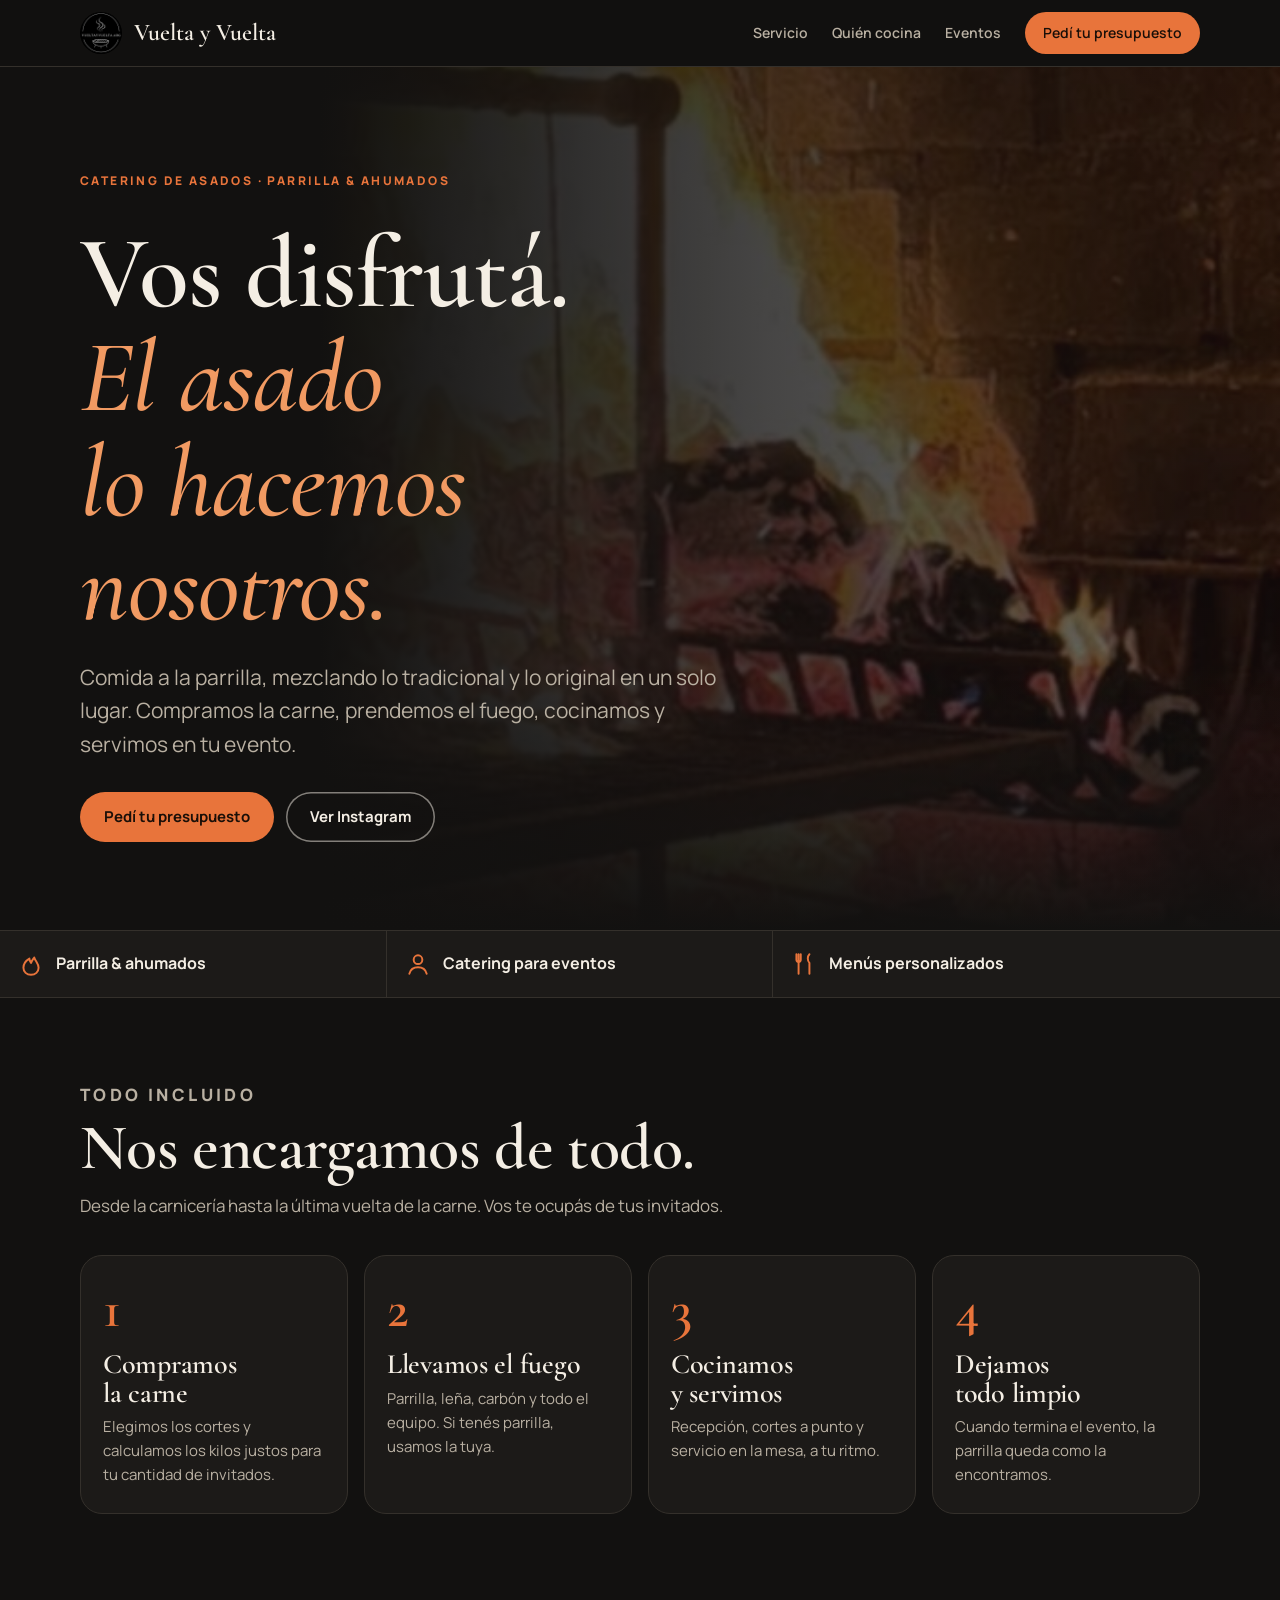
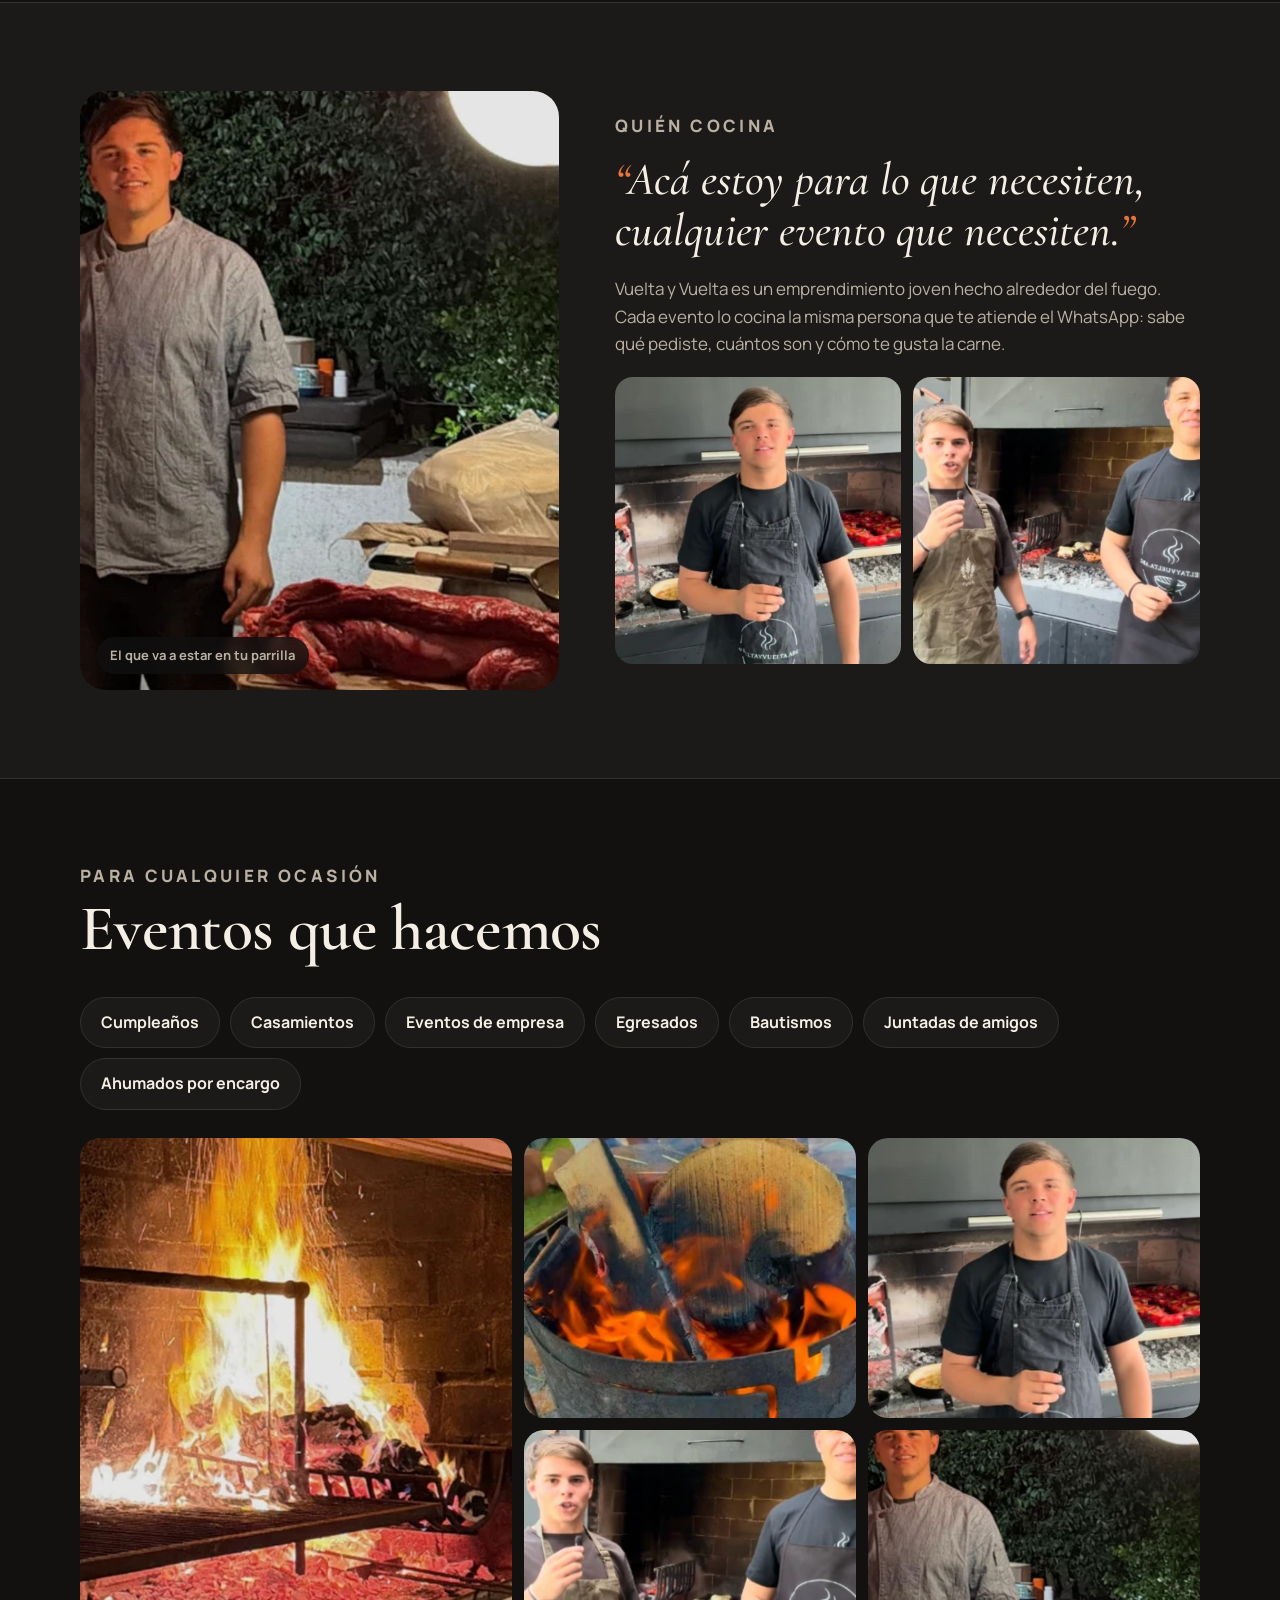
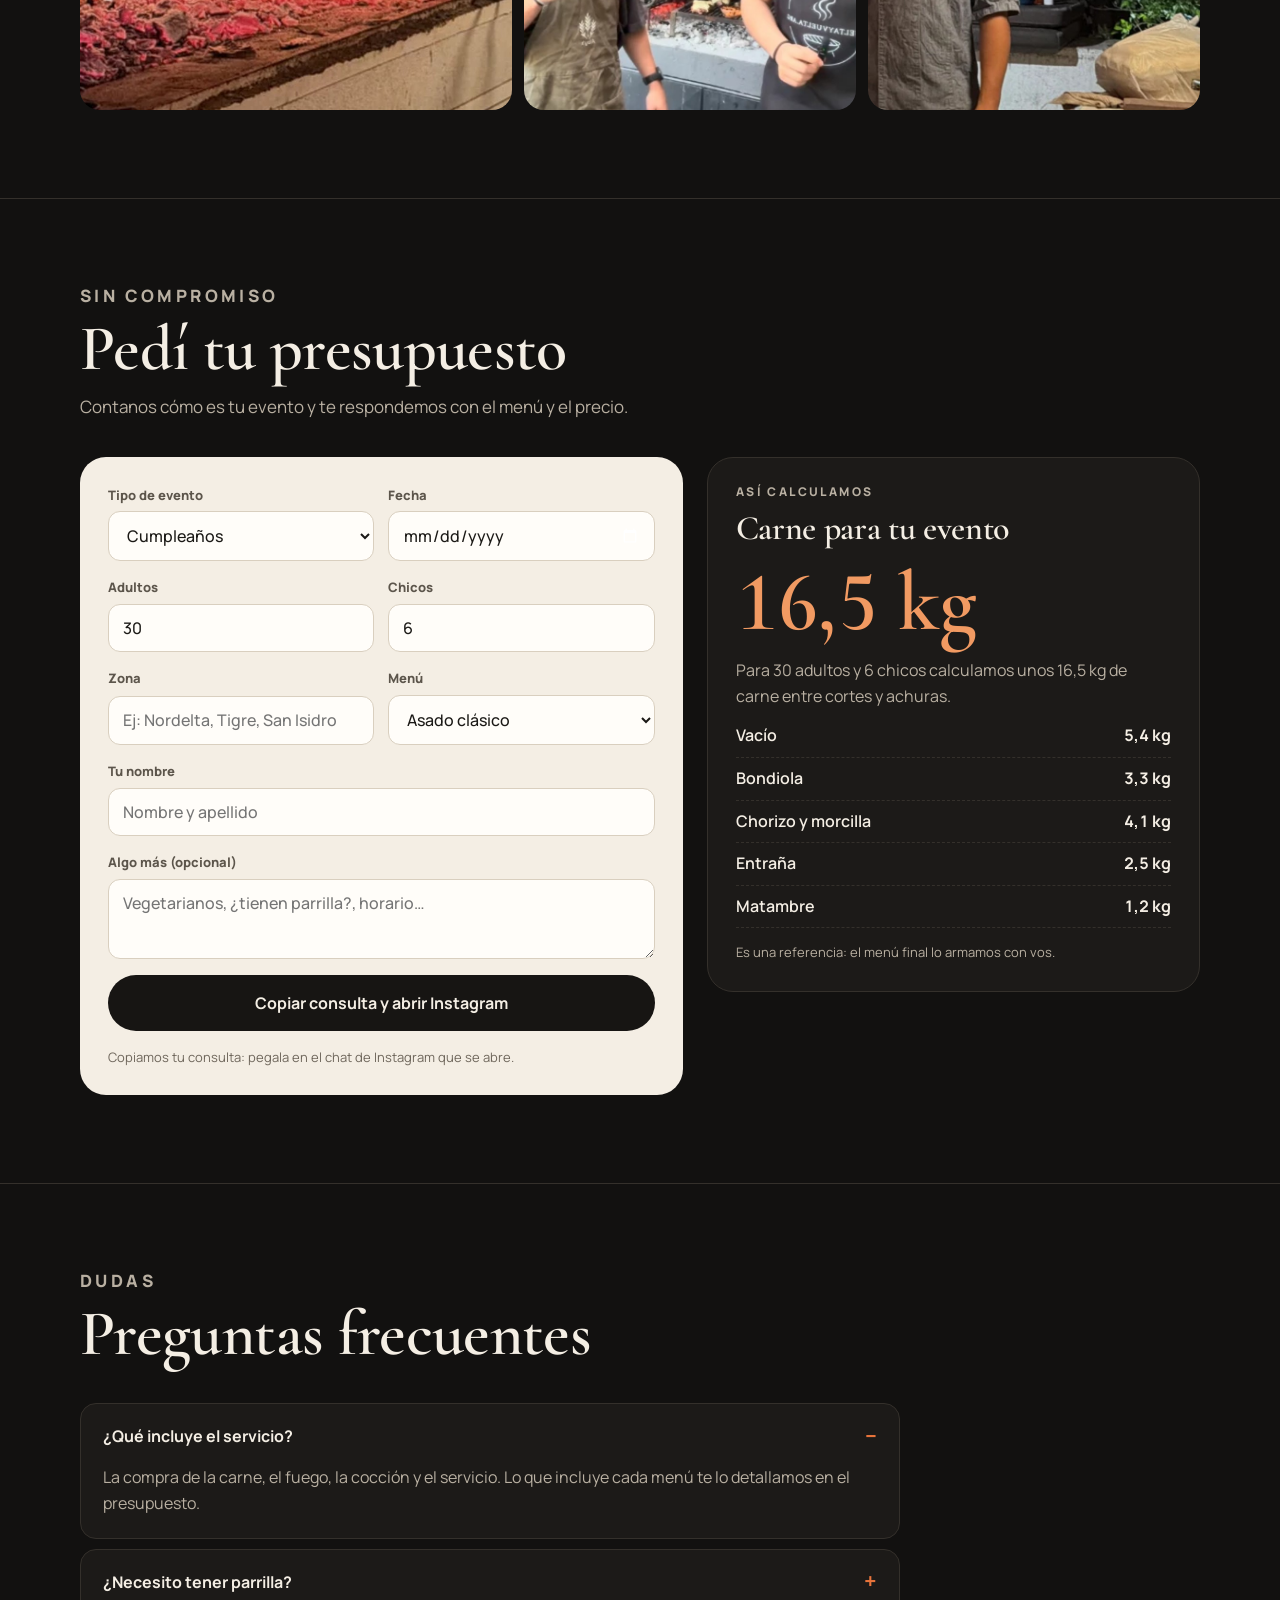
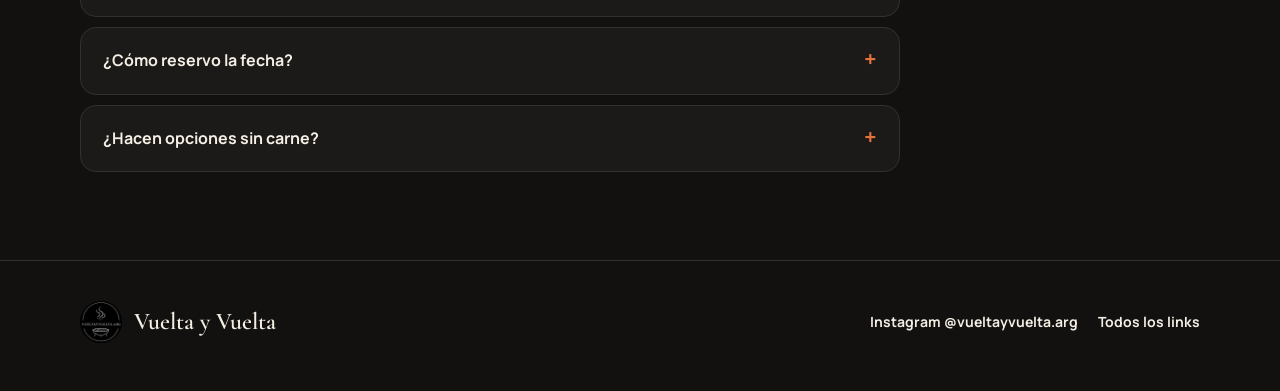
==== vueltayvuelta/landing/index.html @ 3cdac7d9 "Agregar propuestas de Vuelta y Vuelta y Cheese Brothers, y landing de Vuelta y Vuelta Co-Authored-By" ====
<!doctype html>
<html lang="es-AR">
<head>
<meta charset="utf-8">
<meta name="viewport" content="width=device-width, initial-scale=1, viewport-fit=cover">
<title>Vuelta y Vuelta · Asados para eventos</title>
<meta name="description" content="Catering de asados para eventos. Compramos la carne, prendemos el fuego, cocinamos y servimos. Vos solo disfrutás.">
<link rel="icon" href="img/logo-180.png">
<link rel="preconnect" href="https://fonts.googleapis.com">
<link rel="preconnect" href="https://fonts.gstatic.com" crossorigin>
<link rel="stylesheet" href="https://fonts.googleapis.com/css2?family=Cormorant+Garamond:ital,wght@0,500;0,600;0,700;1,500;1,600&family=Manrope:wght@400;500;600;700;800&display=swap">
<style>
/* Layout: una noche de asado — negro carbón, luz de brasa y la persona que cocina en el centro de la página. */
:root {
  --coal: #121110; --coal-2: #1C1A18; --coal-3: #262320;
  --bone: #F4EEE4; --ash: #B9B0A2; --smoke: #8C8477; --line: #34302B;
  --ember: #E8743B; --ember-2: #F19A62; --ember-ink: #1A0F08;
  --wa: #25A55F;
  --f-d: "Cormorant Garamond", Georgia, "Times New Roman", serif;
  --f-b: "Manrope", system-ui, -apple-system, "Segoe UI", sans-serif;
  color-scheme: dark;
}
* { box-sizing: border-box; }
html { scroll-behavior: smooth; }
@media (prefers-reduced-motion: reduce) { html { scroll-behavior: auto; } * { transition: none !important; } }
body { margin: 0; background: var(--coal); color: var(--bone); font: 400 16px/1.6 var(--f-b); -webkit-font-smoothing: antialiased; }
img { max-width: 100%; display: block; }
a { color: inherit; }
:focus-visible { outline: 3px solid var(--ember); outline-offset: 3px; border-radius: 6px; }
.wrap { width: 100%; max-width: 1160px; margin-inline: auto; padding-inline: 20px; }
h1, h2, h3 { font-family: var(--f-d); font-weight: 600; line-height: 1.02; margin: 0; letter-spacing: -0.01em; text-wrap: balance; }
.eyebrow { font: 800 12px/1 var(--f-b); letter-spacing: .2em; text-transform: uppercase; color: var(--ember); }
.btn { display: inline-flex; align-items: center; justify-content: center; gap: 10px; min-height: 50px; padding: 0 24px; border-radius: 999px; border: 0; font: 700 15px/1 var(--f-b); text-decoration: none; cursor: pointer; transition: transform .15s ease, background .15s ease; }
.btn:hover { transform: translateY(-1px); }
.btn-fire { background: var(--ember); color: var(--ember-ink); }
.btn-fire:hover { background: var(--ember-2); }
.btn-line { background: transparent; color: var(--bone); box-shadow: inset 0 0 0 1.5px rgba(244,238,228,.5); }
.btn svg { width: 20px; height: 20px; }

/* Header */
.top { position: sticky; top: env(safe-area-inset-top, 0px); z-index: 20; background: rgba(18,17,16,.85); backdrop-filter: blur(10px); border-bottom: 1px solid var(--line); }
.top .wrap { display: flex; align-items: center; justify-content: space-between; gap: 16px; min-height: 66px; }
.brand { display: flex; align-items: center; gap: 12px; text-decoration: none; }
.brand img { width: 42px; height: 42px; border-radius: 50%; }
.brand b { font-family: var(--f-d); font-size: 24px; font-weight: 600; }
.nav { display: flex; gap: 24px; align-items: center; }
.nav a { text-decoration: none; color: var(--ash); font-weight: 600; font-size: 14px; }
.nav a:hover { color: var(--bone); }
.nav .btn { min-height: 42px; padding: 0 18px; font-size: 14px; color: var(--ember-ink); }
@media (max-width: 760px) { .nav a:not(.btn) { display: none; } }

/* Hero */
.hero { position: relative; overflow: hidden; }
.hero::before { content: ""; position: absolute; inset: 0; background: url(img/fuego.jpg) left center / cover no-repeat; opacity: .55; }
.hero::after { content: ""; position: absolute; inset: 0; background: linear-gradient(90deg, var(--coal) 25%, rgba(18,17,16,.55) 60%, rgba(18,17,16,.2)), linear-gradient(0deg, var(--coal), transparent 30%); }
.hero .wrap { position: relative; z-index: 1; padding-block: 96px 88px; display: grid; gap: 22px; max-width: 1160px; }
.hero h1 { font-size: clamp(50px, 8vw, 104px); max-width: 11ch; }
.hero h1 em { font-style: italic; color: var(--ember-2); font-weight: 500; }
.hero p.lead { font-size: clamp(18px, 2.2vw, 21px); color: var(--ash); max-width: 32em; margin: 0; }
.hero .ctas { display: flex; flex-wrap: wrap; gap: 12px; margin-top: 8px; }

.tags { border-block: 1px solid var(--line); background: var(--coal-2); }
.tags ul { list-style: none; margin: 0; padding: 0; display: grid; grid-template-columns: repeat(3, 1fr); }
.tags li { padding: 20px 18px; display: flex; align-items: center; gap: 12px; font-weight: 700; border-right: 1px solid var(--line); min-width: 0; }
.tags li:last-child { border-right: 0; }
.tags svg { width: 26px; height: 26px; color: var(--ember); flex: none; }
@media (max-width: 760px) { .tags ul { grid-template-columns: 1fr; } .tags li { border-right: 0; border-bottom: 1px solid var(--line); } .tags li:last-child { border-bottom: 0; } }

section.block { padding-block: 88px; }
.head { display: grid; gap: 12px; margin-bottom: 36px; max-width: 760px; }
.head h2 { font-size: clamp(38px, 5.4vw, 64px); }
.head p { color: var(--ash); margin: 0; font-size: 17px; }

/* Todo incluido */
.steps { list-style: none; margin: 0; padding: 0; display: grid; grid-template-columns: repeat(4, 1fr); gap: 16px; counter-reset: s; }
.steps li { counter-increment: s; background: var(--coal-2); border: 1px solid var(--line); border-radius: 22px; padding: 26px 22px; min-width: 0; }
.steps li::before { content: counter(s); font-family: var(--f-d); font-size: 54px; font-weight: 600; color: var(--ember); line-height: 1; display: block; margin-bottom: 14px; }
.steps h3 { font-size: 28px; margin-bottom: 8px; }
.steps p { margin: 0; color: var(--ash); font-size: 15px; }
@media (max-width: 960px) { .steps { grid-template-columns: 1fr 1fr; } }
@media (max-width: 560px) { .steps { grid-template-columns: 1fr; } }

/* Quién cocina */
.chef { background: var(--coal-2); border-block: 1px solid var(--line); }
.chef .wrap { display: grid; grid-template-columns: .9fr 1.1fr; gap: 56px; align-items: center; }
.chef figure { margin: 0; position: relative; }
.chef figure img { width: 100%; aspect-ratio: 4 / 5; object-fit: cover; object-position: center 20%; border-radius: 26px; }
.chef figure figcaption { position: absolute; left: 16px; bottom: 16px; background: rgba(18,17,16,.82); backdrop-filter: blur(6px); padding: 8px 14px; border-radius: 999px; font-size: 13px; font-weight: 700; color: var(--ash); }
.chef blockquote { margin: 0; font-family: var(--f-d); font-style: italic; font-weight: 500; font-size: clamp(30px, 4vw, 46px); line-height: 1.1; color: var(--bone); }
.chef blockquote::before { content: "“"; color: var(--ember); }
.chef blockquote::after { content: "”"; color: var(--ember); }
.chef .txt { display: grid; gap: 20px; }
.chef .txt p { margin: 0; color: var(--ash); font-size: 17px; max-width: 34em; }
.chef .mini { display: grid; grid-template-columns: 1fr 1fr; gap: 12px; }
.chef .mini img { width: 100%; aspect-ratio: 1; object-fit: cover; border-radius: 18px; }
@media (max-width: 860px) { .chef .wrap { grid-template-columns: 1fr; gap: 32px; } .chef figure { max-width: 460px; } }

/* Eventos */
.events { display: flex; flex-wrap: wrap; gap: 10px; }
.events span { padding: 12px 20px; border-radius: 999px; border: 1px solid var(--line); background: var(--coal-2); font-weight: 700; }

/* Galería */
.gal { display: grid; grid-template-columns: 1.3fr 1fr 1fr; grid-template-rows: 280px 280px; gap: 12px; }
.gal img { width: 100%; height: 100%; object-fit: cover; border-radius: 20px; }
.gal img:first-child { grid-row: span 2; }
@media (max-width: 760px) { .gal { grid-template-columns: 1fr 1fr; grid-template-rows: 300px 200px 200px; } .gal img:first-child { grid-column: span 2; grid-row: auto; } }

/* Presupuesto */
.quote { display: grid; grid-template-columns: 1.1fr .9fr; gap: 24px; align-items: start; }
@media (max-width: 900px) { .quote { grid-template-columns: 1fr; } }
form.f { background: var(--bone); color: #1B1916; border-radius: 26px; padding: 28px; display: grid; gap: 16px; min-width: 0; }
.f .row { display: grid; grid-template-columns: 1fr 1fr; gap: 14px; }
@media (max-width: 520px) { .f .row { grid-template-columns: 1fr; } form.f { padding: 20px; } }
.f label { display: grid; gap: 6px; font-size: 13px; font-weight: 800; color: #5C554B; min-width: 0; }
.f input, .f select, .f textarea { width: 100%; font: 500 16px var(--f-b); color: #1B1916; background: #FFFDF9; border: 1.5px solid #D9CFBF; border-radius: 12px; padding: 12px 14px; }
.f textarea { min-height: 80px; resize: vertical; }
.f input:focus, .f select:focus, .f textarea:focus { outline: none; border-color: #C4521F; }
.f .send { width: 100%; min-height: 56px; font-size: 16px; background: #171513; color: var(--bone); }
.f .note { font-size: 13px; color: #6E665B; margin: 0; }
.calc { background: var(--coal-2); border: 1px solid var(--line); border-radius: 26px; padding: 28px; display: grid; gap: 14px; min-width: 0; }
.calc h3 { font-size: 34px; }
.calc .big { font-family: var(--f-d); font-size: clamp(56px, 8vw, 84px); font-weight: 600; color: var(--ember-2); line-height: 1; font-variant-numeric: lining-nums tabular-nums; }
.calc p { margin: 0; color: var(--ash); }
.calc ul { margin: 0; padding: 0; list-style: none; display: grid; gap: 8px; }
.calc li { display: flex; justify-content: space-between; border-bottom: 1px dashed var(--line); padding-bottom: 8px; font-weight: 600; }
.calc li b { font-variant-numeric: tabular-nums; }

/* FAQ */
.faq { display: grid; gap: 10px; max-width: 820px; }
.faq details { background: var(--coal-2); border: 1px solid var(--line); border-radius: 16px; padding: 4px 22px; }
.faq summary { cursor: pointer; font-weight: 700; padding: 16px 0; list-style: none; display: flex; justify-content: space-between; gap: 16px; }
.faq summary::after { content: "+"; color: var(--ember); font-size: 22px; line-height: 1; }
.faq details[open] summary::after { content: "–"; }
.faq p { margin: 0 0 18px; color: var(--ash); }

footer { border-top: 1px solid var(--line); padding-block: 40px 48px; color: var(--smoke); font-size: 14px; }
footer .wrap { display: flex; flex-wrap: wrap; justify-content: space-between; gap: 24px; align-items: center; }
footer .links { display: flex; gap: 20px; flex-wrap: wrap; }
footer a { color: var(--bone); font-weight: 700; text-decoration: none; }
</style>
</head>
<body>

<header class="top">
  <div class="wrap">
    <a class="brand" href="#inicio"><img src="img/logo-180.png" alt="" width="42" height="42"><b>Vuelta y Vuelta</b></a>
    <nav class="nav" aria-label="Secciones">
      <a href="#servicio">Servicio</a>
      <a href="#quien">Quién cocina</a>
      <a href="#eventos">Eventos</a>
      <a class="btn btn-fire" href="#presupuesto">Pedí tu presupuesto</a>
    </nav>
  </div>
</header>

<main id="inicio">
  <section class="hero">
    <div class="wrap">
      <p class="eyebrow">Catering de asados · Parrilla &amp; ahumados</p>
      <h1>Vos disfrutá. <em>El asado lo hacemos nosotros.</em></h1>
      <p class="lead">Comida a la parrilla, mezclando lo tradicional y lo original en un solo lugar. Compramos la carne, prendemos el fuego, cocinamos y servimos en tu evento.</p>
      <div class="ctas">
        <a class="btn btn-fire" href="#presupuesto">Pedí tu presupuesto</a>
        <a class="btn btn-line" href="https://www.instagram.com/vueltayvuelta.arg/" target="_blank" rel="noopener">Ver Instagram</a>
      </div>
    </div>
  </section>

  <div class="tags">
    <ul class="wrap">
      <li><svg viewBox="0 0 24 24" fill="none" stroke="currentColor" stroke-width="1.8" stroke-linecap="round" stroke-linejoin="round"><path d="M12 22c4 0 7-2.7 7-6.5 0-4-3-6-4-9.5-1.5 2-2.5 3-3 5-1-1.5-1.5-2.5-1.5-4C7 9 5 12 5 15.5 5 19.3 8 22 12 22z"/></svg>Parrilla &amp; ahumados</li>
      <li><svg viewBox="0 0 24 24" fill="none" stroke="currentColor" stroke-width="1.8" stroke-linecap="round" stroke-linejoin="round"><circle cx="12" cy="8" r="4"/><path d="M4 21c1-4 4.5-6 8-6s7 2 8 6"/></svg>Catering para eventos</li>
      <li><svg viewBox="0 0 24 24" fill="none" stroke="currentColor" stroke-width="1.8" stroke-linecap="round" stroke-linejoin="round"><path d="M7 3v8M5 3v5a2 2 0 0 0 4 0V3M7 11v10M17 3c-2 2-2 6 0 8v10"/></svg>Menús personalizados</li>
    </ul>
  </div>

  <section class="block" id="servicio">
    <div class="wrap">
      <div class="head">
        <p class="eyebrow">Todo incluido</p>
        <h2>Nos encargamos de todo.</h2>
        <p>Desde la carnicería hasta la última vuelta de la carne. Vos te ocupás de tus invitados.</p>
      </div>
      <ol class="steps">
        <li><h3>Compramos la carne</h3><p>Elegimos los cortes y calculamos los kilos justos para tu cantidad de invitados.</p></li>
        <li><h3>Llevamos el fuego</h3><p>Parrilla, leña, carbón y todo el equipo. Si tenés parrilla, usamos la tuya.</p></li>
        <li><h3>Cocinamos y servimos</h3><p>Recepción, cortes a punto y servicio en la mesa, a tu ritmo.</p></li>
        <li><h3>Dejamos todo limpio</h3><p>Cuando termina el evento, la parrilla queda como la encontramos.</p></li>
      </ol>
    </div>
  </section>

  <section class="block chef" id="quien">
    <div class="wrap">
      <figure><img src="img/creador.jpg" alt="El parrillero de Vuelta y Vuelta junto a la parrilla"><figcaption>El que va a estar en tu parrilla</figcaption></figure>
      <div class="txt">
        <p class="eyebrow">Quién cocina</p>
        <blockquote>Acá estoy para lo que necesiten, cualquier evento que necesiten.</blockquote>
        <p>Vuelta y Vuelta es un emprendimiento joven hecho alrededor del fuego. Cada evento lo cocina la misma persona que te atiende el WhatsApp: sabe qué pediste, cuántos son y cómo te gusta la carne.</p>
        <div class="mini"><img src="img/parrilla-chef.jpg" alt="Cocinando en la parrilla"><img src="img/duo.jpg" alt="El equipo de Vuelta y Vuelta"></div>
      </div>
    </div>
  </section>

  <section class="block" id="eventos">
    <div class="wrap">
      <div class="head">
        <p class="eyebrow">Para cualquier ocasión</p>
        <h2>Eventos que hacemos</h2>
      </div>
      <div class="events"><span>Cumpleaños</span><span>Casamientos</span><span>Eventos de empresa</span><span>Egresados</span><span>Bautismos</span><span>Juntadas de amigos</span><span>Ahumados por encargo</span></div>
      <div class="gal" style="margin-top:28px">
        <img src="img/fuego.jpg" alt="Fuego encendido en la parrilla">
        <img src="img/fogonero.jpg" alt="Fogonero con brasas">
        <img src="img/parrilla-chef.jpg" alt="Parrilla con cortes" style="object-position:center 35%">
        <img src="img/duo.jpg" alt="El equipo en la parrilla">
        <img src="img/creador.jpg" alt="El parrillero" style="object-position:center 25%">
      </div>
    </div>
  </section>

  <section class="block chef" id="presupuesto" style="background:var(--coal)">
    <div class="wrap" style="display:block">
      <div class="head">
        <p class="eyebrow">Sin compromiso</p>
        <h2>Pedí tu presupuesto</h2>
        <p>Contanos cómo es tu evento y te respondemos con el menú y el precio.</p>
      </div>
      <div class="quote">
        <form class="f" id="qf" novalidate>
          <div class="row">
            <label for="tipo">Tipo de evento
              <select id="tipo"><option>Cumpleaños</option><option>Casamiento</option><option>Evento de empresa</option><option>Egresados</option><option>Bautismo</option><option>Otro</option></select>
            </label>
            <label for="fecha">Fecha<input id="fecha" type="date"></label>
          </div>
          <div class="row">
            <label for="adultos">Adultos<input id="adultos" type="number" min="1" value="30" inputmode="numeric"></label>
            <label for="chicos">Chicos<input id="chicos" type="number" min="0" value="6" inputmode="numeric"></label>
          </div>
          <div class="row">
            <label for="zona">Zona<input id="zona" placeholder="Ej: Nordelta, Tigre, San Isidro"></label>
            <label for="menu">Menú
              <select id="menu"><option>Asado clásico</option><option>Asado + ahumados</option><option>Quiero algo personalizado</option></select>
            </label>
          </div>
          <label for="nombre">Tu nombre<input id="nombre" autocomplete="name" placeholder="Nombre y apellido"></label>
          <label for="notas">Algo más (opcional)<textarea id="notas" placeholder="Vegetarianos, ¿tienen parrilla?, horario…"></textarea></label>
          <a class="btn send" id="send" href="#" target="_blank" rel="noopener">Enviar consulta</a>
          <p class="note" id="sendNote"></p>
        </form>
        <aside class="calc" aria-live="polite">
          <p class="eyebrow">Así calculamos</p>
          <h3>Carne para tu evento</h3>
          <div class="big" id="kg">16,5 kg</div>
          <p id="kgTxt">Para 30 adultos y 6 chicos calculamos unos 16,5 kg de carne entre cortes y achuras.</p>
          <ul id="cuts"></ul>
          <p style="font-size:13px">Es una referencia: el menú final lo armamos con vos.</p>
        </aside>
      </div>
    </div>
  </section>

  <section class="block" id="faq">
    <div class="wrap">
      <div class="head"><p class="eyebrow">Dudas</p><h2>Preguntas frecuentes</h2></div>
      <div class="faq">
        <details open><summary>¿Qué incluye el servicio?</summary><p>La compra de la carne, el fuego, la cocción y el servicio. Lo que incluye cada menú te lo detallamos en el presupuesto.</p></details>
        <details><summary>¿Necesito tener parrilla?</summary><p>No. Si tenés, la usamos; si no, llevamos la nuestra.</p></details>
        <details><summary>¿Cómo reservo la fecha?</summary><p>Con el presupuesto aceptado y una seña. Te pasamos los datos por WhatsApp.</p></details>
        <details><summary>¿Hacen opciones sin carne?</summary><p>Sí. Avisanos cuántos invitados son vegetarianos y lo sumamos al menú.</p></details>
      </div>
    </div>
  </section>
</main>

<footer>
  <div class="wrap">
    <a class="brand" href="#inicio"><img src="img/logo-180.png" alt="" width="42" height="42"><b>Vuelta y Vuelta</b></a>
    <div class="links">
      <a href="https://www.instagram.com/vueltayvuelta.arg/" target="_blank" rel="noopener">Instagram @vueltayvuelta.arg</a>
      <a href="https://msha.ke/vueltayvuelta.arg" target="_blank" rel="noopener">Todos los links</a>
    </div>
  </div>
</footer>

<script>
// Número de WhatsApp con código de país, sin espacios (ej: 5491112345678). Mientras esté vacío, la consulta se manda por Instagram.
const WA = '';
const IG = 'vueltayvuelta.arg';
const $ = (id) => document.getElementById(id);
const fmtKg = (n) => n.toLocaleString('es-AR', { minimumFractionDigits: 1, maximumFractionDigits: 1 }) + ' kg';
const SPLIT = [['Vacío', .33], ['Bondiola', .2], ['Chorizo y morcilla', .25], ['Entraña', .15], ['Matambre', .07]];

function update() {
  const a = Math.max(0, +$('adultos').value || 0), c = Math.max(0, +$('chicos').value || 0);
  const kg = a * 0.5 + c * 0.25;
  $('kg').textContent = fmtKg(kg);
  $('kgTxt').textContent = `Para ${a} adultos${c ? ` y ${c} chicos` : ''} calculamos unos ${fmtKg(kg)} de carne entre cortes y achuras.`;
  $('cuts').innerHTML = SPLIT.map(([n, p]) => `<li><span>${n}</span><b>${fmtKg(kg * p)}</b></li>`).join('');
  const f = $('fecha').value ? new Date($('fecha').value + 'T12:00').toLocaleDateString('es-AR', { weekday: 'long', day: 'numeric', month: 'long' }) : 'a definir';
  const msg = [
    'Hola Vuelta y Vuelta! Quiero pedir un presupuesto:', '',
    `• Evento: ${$('tipo').value}`, `• Fecha: ${f}`, `• Invitados: ${a} adultos${c ? ` y ${c} chicos` : ''}`,
    `• Zona: ${$('zona').value.trim() || 'a definir'}`, `• Menú: ${$('menu').value}`,
  ];
  if ($('notas').value.trim()) msg.push(`• Notas: ${$('notas').value.trim()}`);
  if ($('nombre').value.trim()) msg.push('', `Soy ${$('nombre').value.trim()}.`);
  const text = msg.join('\n');
  const send = $('send');
  if (WA) {
    send.href = `https://wa.me/${WA}?text=${encodeURIComponent(text)}`;
    send.textContent = 'Enviar consulta por WhatsApp';
    $('sendNote').textContent = 'Se abre WhatsApp con tu consulta escrita. Solo tenés que tocar enviar.';
  } else {
    send.href = `https://ig.me/m/${IG}`;
    send.textContent = 'Copiar consulta y abrir Instagram';
    $('sendNote').textContent = 'Copiamos tu consulta: pegala en el chat de Instagram que se abre.';
  }
  send.dataset.text = text;
}
$('send').addEventListener('click', (e) => {
  if (!WA) { try { navigator.clipboard.writeText(e.currentTarget.dataset.text); } catch (err) {} }
});
$('qf').addEventListener('input', update);
$('qf').addEventListener('submit', (e) => e.preventDefault());
update();
</script>
</body>
</html>
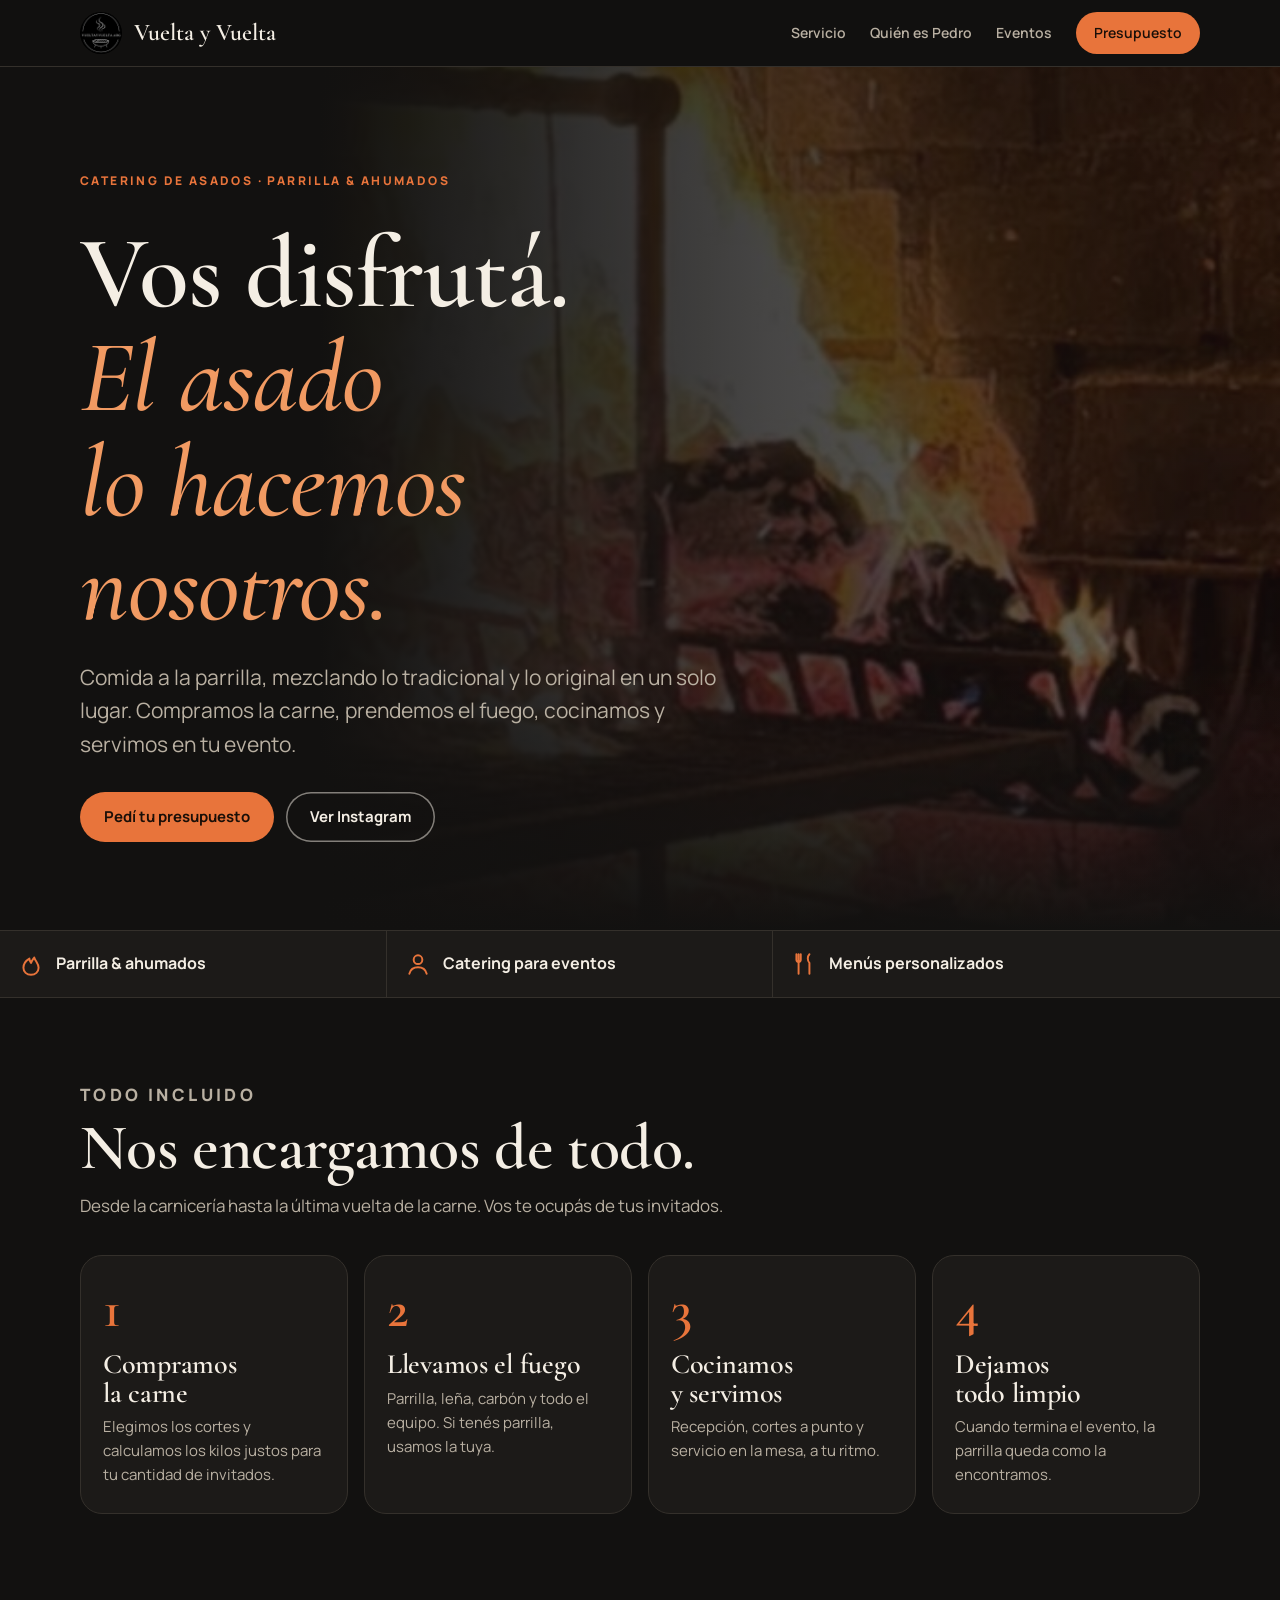
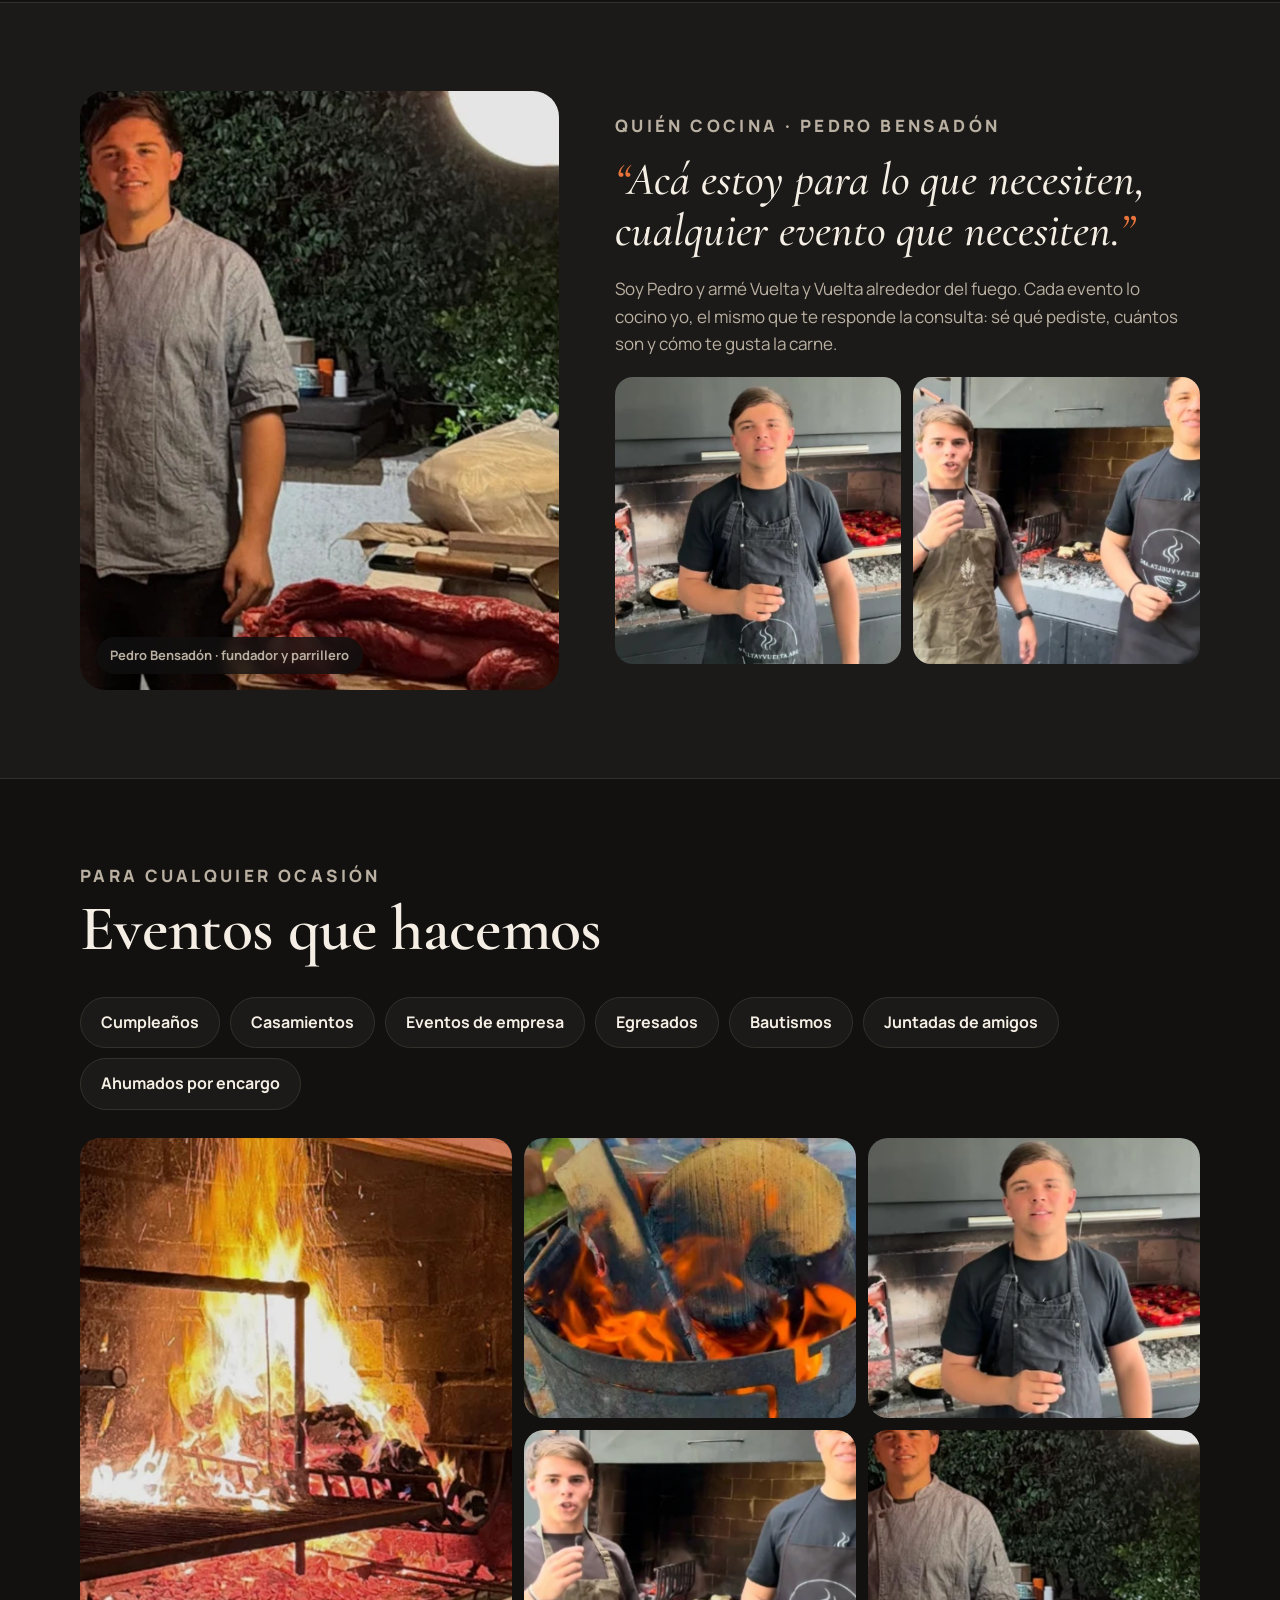
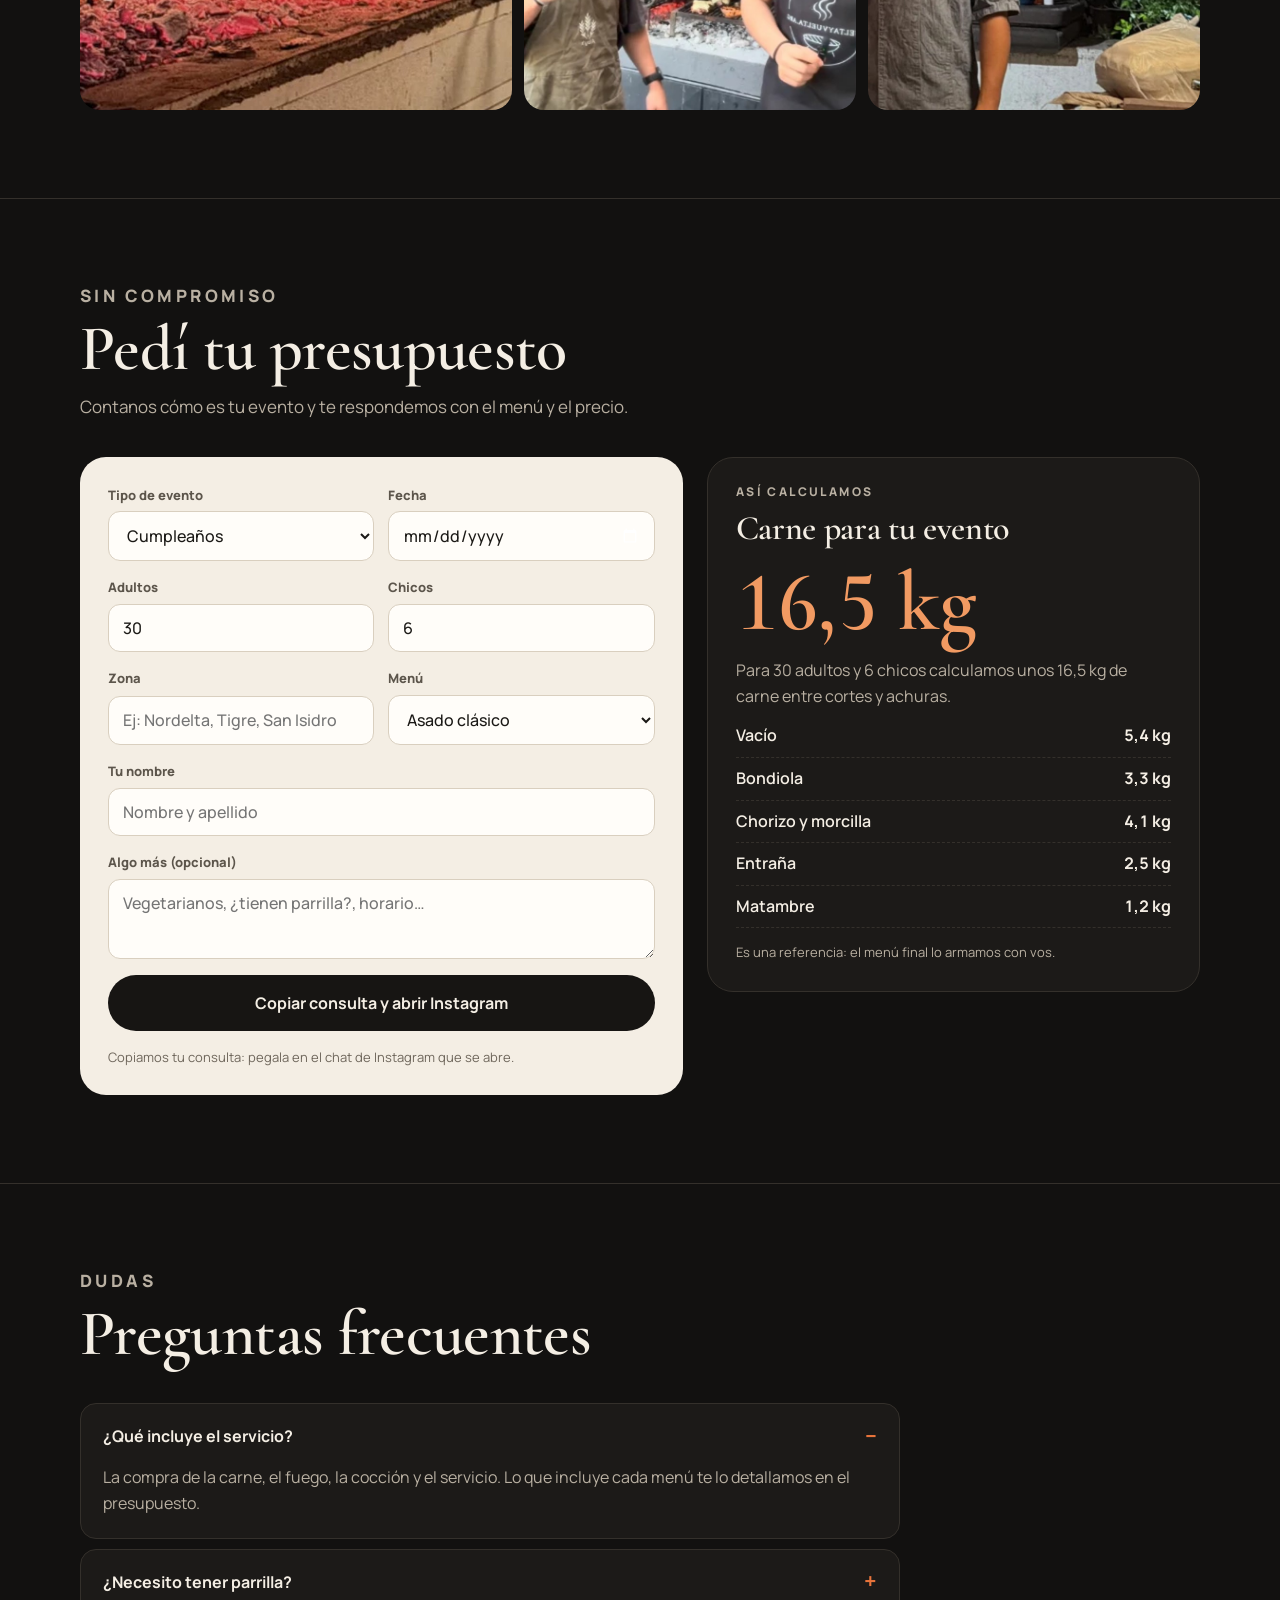
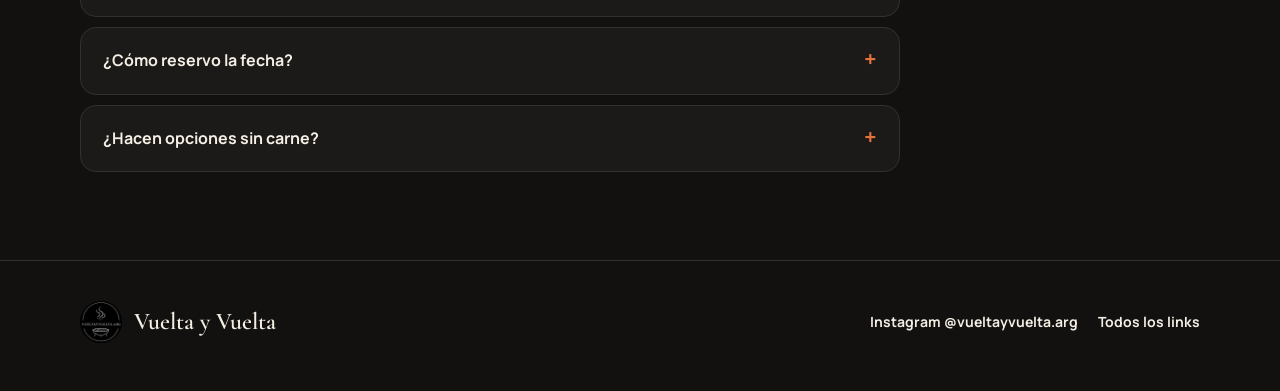
==== commit 6ebc4854: "Vuelta y Vuelta: Pedro Bensadón y precio de $30.000 por persona; guía para armar propuestas Co-Autho" ====
--- a/vueltayvuelta/landing/index.html
+++ b/vueltayvuelta/landing/index.html
@@ -146,9 +146,9 @@
     <a class="brand" href="#inicio"><img src="img/logo-180.png" alt="" width="42" height="42"><b>Vuelta y Vuelta</b></a>
     <nav class="nav" aria-label="Secciones">
       <a href="#servicio">Servicio</a>
-      <a href="#quien">Quién cocina</a>
+      <a href="#quien">Quién es Pedro</a>
       <a href="#eventos">Eventos</a>
-      <a class="btn btn-fire" href="#presupuesto">Pedí tu presupuesto</a>
+      <a class="btn btn-fire" href="#presupuesto">Presupuesto</a>
     </nav>
   </div>
 </header>
@@ -192,11 +192,11 @@
 
   <section class="block chef" id="quien">
     <div class="wrap">
-      <figure><img src="img/creador.jpg" alt="El parrillero de Vuelta y Vuelta junto a la parrilla"><figcaption>El que va a estar en tu parrilla</figcaption></figure>
+      <figure><img src="img/creador.jpg" alt="Pedro Bensadón junto a la parrilla"><figcaption>Pedro Bensadón · fundador y parrillero</figcaption></figure>
       <div class="txt">
-        <p class="eyebrow">Quién cocina</p>
+        <p class="eyebrow">Quién cocina · Pedro Bensadón</p>
         <blockquote>Acá estoy para lo que necesiten, cualquier evento que necesiten.</blockquote>
-        <p>Vuelta y Vuelta es un emprendimiento joven hecho alrededor del fuego. Cada evento lo cocina la misma persona que te atiende el WhatsApp: sabe qué pediste, cuántos son y cómo te gusta la carne.</p>
+        <p>Soy Pedro y armé Vuelta y Vuelta alrededor del fuego. Cada evento lo cocino yo, el mismo que te responde la consulta: sé qué pediste, cuántos son y cómo te gusta la carne.</p>
         <div class="mini"><img src="img/parrilla-chef.jpg" alt="Cocinando en la parrilla"><img src="img/duo.jpg" alt="El equipo de Vuelta y Vuelta"></div>
       </div>
     </div>
